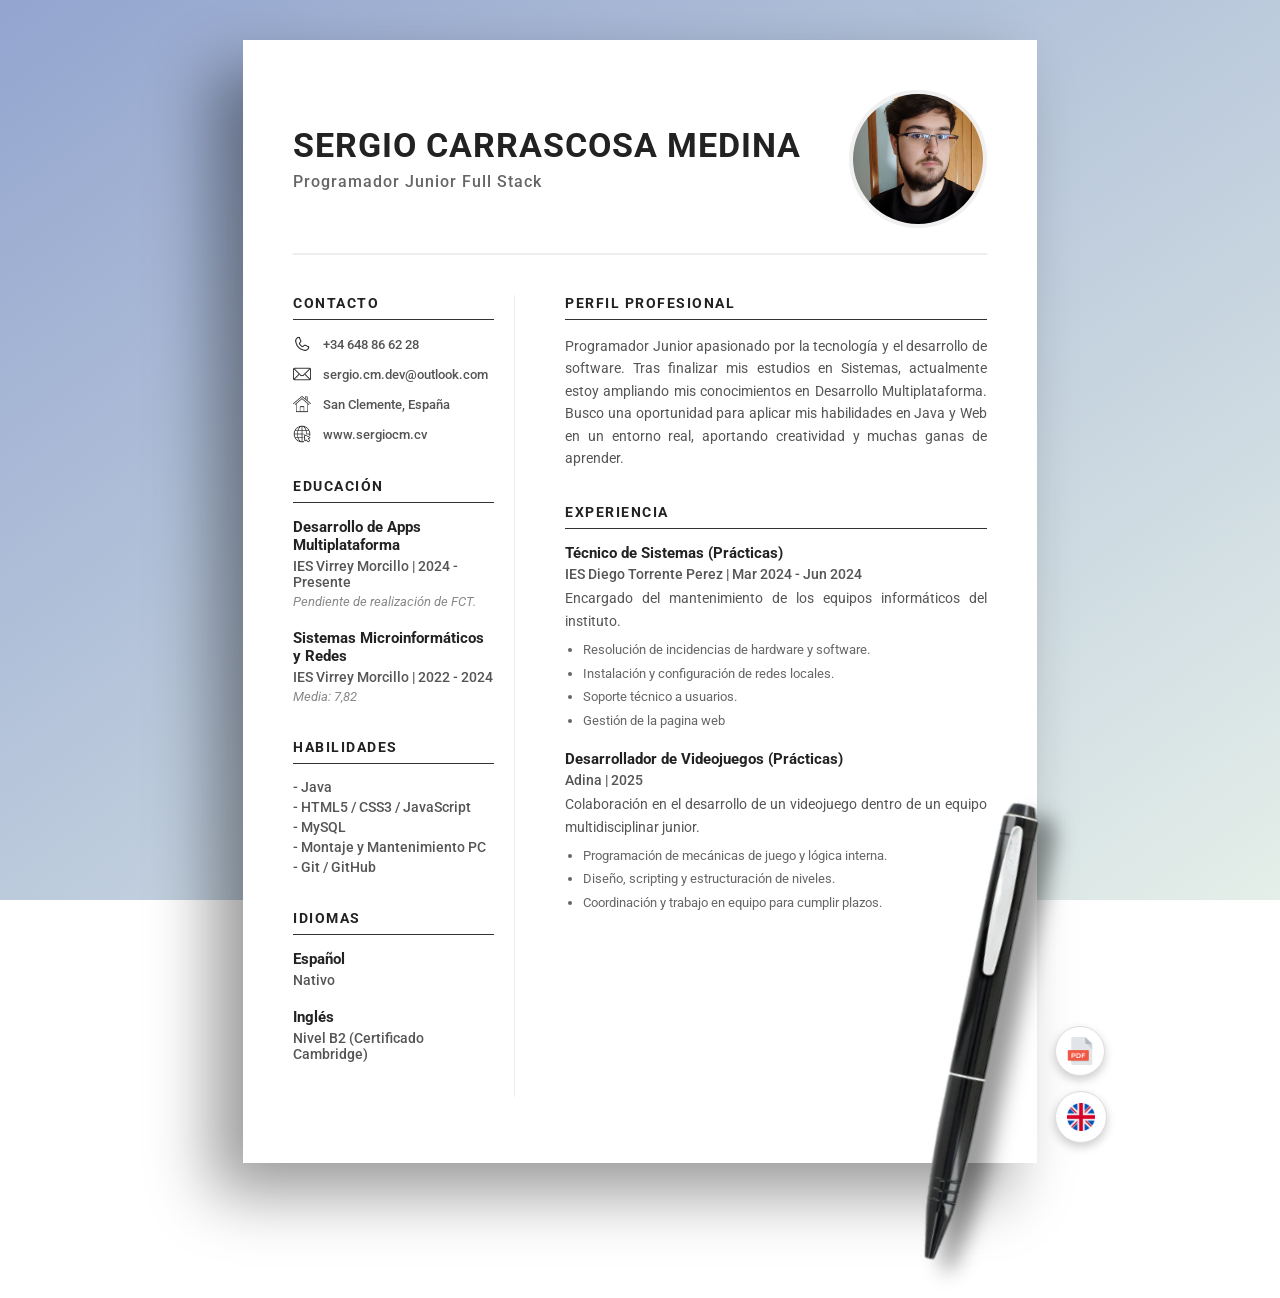
==== index.html @ 25b6112d "Initial commit: sergiocm.cv static site" ====
<!DOCTYPE html>
<html>
  <head>
    <meta charset="UTF-8">
    <title>CV Sergio Carrascosa</title>
    <meta name="viewport" content="width=device-width, initial-scale=1.0">
    <link rel="stylesheet" href="style.css">
    <link rel="preconnect" href="https://fonts.googleapis.com">
    <link rel="preconnect" href="https://fonts.gstatic.com" crossorigin>
    <link href="https://fonts.googleapis.com/css2?family=Roboto:wght@400;500;700&display=swap" rel="stylesheet">
  </head>
  <body>

    <div class="hoja-folio">
      
      <div class="encabezado">
        <div>

          <h1 class="nombre">Sergio Carrascosa Medina</h1>

          <p class="subtitulo">Programador Junior Full Stack</p>

        </div>
        <img class="foto" src="pfp.jpg">
      </div>

      <div class="separador"></div>

      <div class="grid-cv">
        
        <div class="col-izq">
          
          <div class="bloque">
            <h3>CONTACTO</h3>
            <div class="contacto-fila"><img src="icons/telefono.png"> +34 648 86 62 28</div>
            <div class="contacto-fila"><img src="icons/email.png"> sergio.cm.dev@outlook.com</div>
            <div class="contacto-fila"><img src="icons/home.png"> San Clemente, España</div>
            <div class="contacto-fila"><img src="icons/web.png"> www.sergiocm.cv</div>
          </div>

          <div class="bloque">
            <h3>EDUCACIÓN</h3>
            
            <div class="item">
              <p class="negrita">Desarrollo de Apps Multiplataforma</p>
              <p class="gris">IES Virrey Morcillo | 2024 - Presente</p>
              <p class="gris-claro">Pendiente de realización de FCT.</p>
            </div>

            <div class="item">
              <p class="negrita">Sistemas Microinformáticos y Redes</p>
              <p class="gris">IES Virrey Morcillo | 2022 - 2024</p>
              <p class="gris-claro">Media: 7,82</p>

            </div>
          </div>

          <div class="bloque">
            <h3>Habilidades</h3>
            <p class="gris">- Java </p>
            <p class="gris">- HTML5 / CSS3 / JavaScript</p>
            <p class="gris">- MySQL</p>
            <p class="gris">- Montaje y Mantenimiento PC</p>
            <p class="gris">- Git / GitHub</p>
          </div>

          <div class="bloque">
            <h3>IDIOMAS</h3>
            <div class="item">
              <p class="negrita">Español</p>
              <p class="gris">Nativo</p>
            </div>
            <div class="item">
              <p class="negrita">Inglés</p>
              <p class="gris">Nivel B2 (Certificado Cambridge)</p>
            </div>
          </div>

        </div>

        <div class="col-der">
          
          <div class="bloque">
            <h3>PERFIL PROFESIONAL</h3>
            <p class="texto">
              Programador Junior apasionado por la tecnología y el desarrollo de software. Tras finalizar mis 
              estudios en Sistemas, actualmente estoy ampliando mis conocimientos en Desarrollo Multiplataforma. 
              Busco una oportunidad para aplicar mis habilidades en Java y Web en un entorno real, 
              aportando creatividad y muchas ganas de aprender.
            </p>
          </div>

          <div class="bloque">
            <h3>EXPERIENCIA</h3>
            
            <div class="item">
              <p class="negrita">Técnico de Sistemas (Prácticas)</p>
              <p class="gris">IES Diego Torrente Perez | Mar 2024 - Jun 2024</p>
              <p class="texto">
                Encargado del mantenimiento de los equipos informáticos del instituto.</p>
              <ul class="lista">
                <li>Resolución de incidencias de hardware y software.</li>
                <li>Instalación y configuración de redes locales.</li>
                <li>Soporte técnico a usuarios.</li>
                <li>Gestión de la pagina web</li>
              </ul>
            </div>

            <div class="item">
              <p class="negrita">Desarrollador de Videojuegos (Prácticas)</p>
              <p class="gris">Adina | 2025</p>
              <p class="texto">
                Colaboración en el desarrollo de un videojuego dentro de un equipo multidisciplinar junior.
              </p>
              <ul class="lista">
                <li>Programación de mecánicas de juego y lógica interna.</li>
                <li>Diseño, scripting y estructuración de niveles.</li>
                <li>Coordinación y trabajo en equipo para cumplir plazos.</li>
              </ul>
            </div>
          </div>
        </div>
      </div>

      <div class="botones">
        <button class="btn-circular" onclick="window.print()">
          <img src="icons/pdf.png">
        </button>
        <a class="btn-circular" href="english.html">
          <img src="icons/reino-unido.png">
        </a>
      </div>

      <img class="boli" src="lapiz.png">

    </div>
  </body>
</html>
---- style.css ----
/* --- BASE --- */
body {
  margin: 0;
  padding: 40px 0;
  font-family: 'Roboto', sans-serif;
  background: linear-gradient(to bottom right, #93a5cf 0%, #e4efe9 100%);
  background-attachment: fixed;
  background-size: cover;
  min-height: 100vh;
  overflow-x: hidden; 
}
h1, h2, h3, p { margin: 0; }

/* --- FOLIO --- */
.hoja-folio {
  background: white;
  width: 90%;
  max-width: 21cm;
  min-height: 29.7cm;
  margin: 0 auto;
  padding: 50px;
  box-shadow: -30px 30px 60px rgba(0,0,0,0.4);
  position: relative;
  box-sizing: border-box;
}

/* --- ENCABEZADO --- */
.encabezado {
  display: flex;
  justify-content: space-between;
  align-items: center; 
  margin-bottom: 25px;
}

.nombre {
  font-size: 34px; 
  text-transform: uppercase;
  color: #222;
  letter-spacing: 1px;
  line-height: 1.1;
}

.subtitulo {
  font-size: 16px;
  color: #666;
  margin-top: 8px;
  letter-spacing: 1px;
  font-weight: 500;
}

.foto {
  width: 130px;
  height: 130px;
  border-radius: 50%;
  object-fit: cover;
  border: 4px solid #f0f0f0; 
  margin-left: 20px;
  flex-shrink: 0; 
}

.separador {
  border-bottom: 2px solid #eee;
  margin-bottom: 40px;
}

/* --- ESTRUCTURA --- */
.grid-cv {
  display: grid;
  grid-template-columns: 32% 1fr; 
  gap: 40px;
}

.col-izq { 
  border-right: 1px solid #eee; 
  padding-right: 20px; 
}

.col-der { 
  padding-left: 10px; 
}

/* --- ESTILOS DE TEXTO --- */

h3 { 
  font-size: 14px;
  text-transform: uppercase; 
  color: #222;
  border-bottom: 1px solid #333; 
  padding-bottom: 8px;
  margin-bottom: 15px;
  letter-spacing: 1.5px;
  font-weight: 700;
}

.bloque { 
    margin-bottom: 35px; 
}

.item { 
    margin-bottom: 20px; 
}

.negrita {
  font-weight: 700;
  font-size: 15px;
  color: #222;
  margin-bottom: 4px;
}

.gris {
  color: #555;
  font-size: 14px;
  margin-bottom: 4px;
  font-weight: 500;
}

.gris-claro {
  color: #888;
  font-size: 13px;
  font-style: italic;
  margin-top: 2px;
}

.texto {
  color: #555;
  font-size: 14px;
  line-height: 1.6; 
  text-align: justify;
  margin-top: 5px;
}

/* --- LISTAS Y CONTACTO --- */

.lista {
  padding-left: 18px;
  margin-top: 8px;
  color: #666;
  font-size: 13px;
  line-height: 1.5;
}

.lista li {
  margin-bottom: 4px;
}

.contacto-fila {
  display: flex;
  align-items: center;
  margin-bottom: 12px;
  font-size: 13px;
  color: #555;
  font-weight: 500;
}

.contacto-fila img {
  width: 18px; 
  margin-right: 12px;
  opacity: 0.8;
}

/* --- DECORACIÓN Y BOTONES --- */
.boli {
  position: absolute;
  width: 450px;
  bottom: -100px;
  right: -150px;
  transform: rotate(-10deg);
  filter: drop-shadow(15px 15px 10px rgba(0,0,0,0.4));
  z-index: 20;
}

.botones {
  position: absolute;
  bottom: 20px;
  right: -70px; 
  display: flex;
  flex-direction: column;
  gap: 15px;
  z-index: 100; 
}

.btn-circular {
  width: 50px;
  height: 50px;
  background: white; 
  border-radius: 50%;
  border: 1px solid #ddd; 
  cursor: pointer;
  display: flex;
  justify-content: center;
  align-items: center;
  box-shadow: 0px 4px 10px rgba(0,0,0,0.2); 
  transition: transform 0.2s ease;
  text-decoration: none;
}

.btn-circular:hover { 
  transform: scale(1.1); 
  background: #f9f9f9; 
}

.btn-circular img { 
  width: 28px; 
  object-fit: contain;
}

/* --- MOVIL --- */
@media only screen and (max-width: 768px) {
  body { 
    padding: 0; 
    background-attachment: scroll; 
}

  .hoja-folio { 
    width: 100%; 
    padding: 25px; 
    margin: 0; 
    box-shadow: none; 
}

  .encabezado { 
    flex-direction: column-reverse; 
    text-align: center; 
}
  .foto { 
    margin: 0 0 20px 0; 
}
  .grid-cv { 
    grid-template-columns: 1fr; 
    gap: 0; 
}

  .col-izq { 
    border-right: none; 
    border-bottom: 2px solid #eee; 
    margin-bottom: 30px; 
    padding: 0; 
    padding-bottom: 30px;
}
  .boli, .botones { 
    display: none; 
}
}

/* --- IMPRIMIR --- */
@media print {
  @page {
    size: A4;
    margin: 0; 
  }
  
  body { 
    background: none; 
    padding: 0; 
    -webkit-print-color-adjust: exact; 
    print-color-adjust: exact;
  }

  .hoja-folio { 
    box-shadow: none; 
    width: 100%; 
    max-width: 210mm; 
    height: 297mm;    
    margin: 0; 
    padding: 1.5cm;   
    display: block; 
  }
  .grid-cv {
    display: grid;
    grid-template-columns: 32% 1fr;
    gap: 40px;
  }

  .boli, .botones { 
    display: none !important; 
}
}
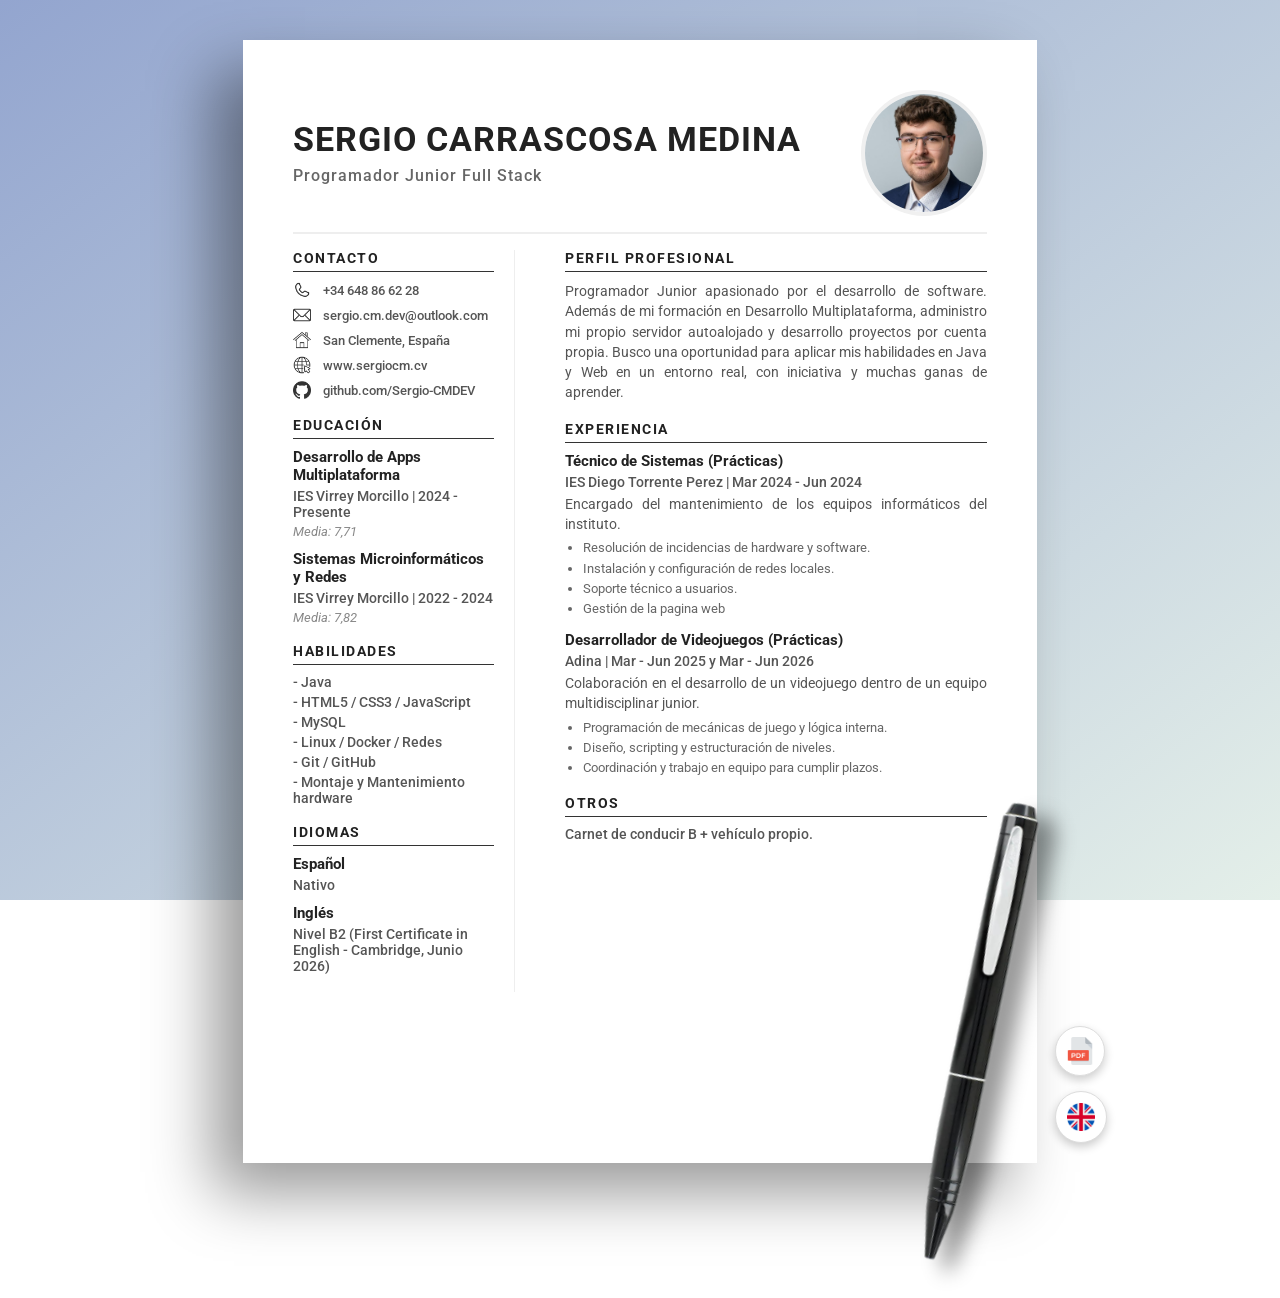
==== commit e2000651: "Actualizo CV (ES/EN): habilidades, perfil, GitHub, carnet y ajuste a una pagina" ====
--- a/index.html
+++ b/index.html
@@ -36,6 +36,7 @@
             <div class="contacto-fila"><img src="icons/email.png"> sergio.cm.dev@outlook.com</div>
             <div class="contacto-fila"><img src="icons/home.png"> San Clemente, España</div>
             <div class="contacto-fila"><img src="icons/web.png"> www.sergiocm.cv</div>
+            <div class="contacto-fila"><img src="icons/github.png"> github.com/Sergio-CMDEV</div>
           </div>
 
           <div class="bloque">
@@ -44,7 +45,7 @@
             <div class="item">
               <p class="negrita">Desarrollo de Apps Multiplataforma</p>
               <p class="gris">IES Virrey Morcillo | 2024 - Presente</p>
-              <p class="gris-claro">Pendiente de realización de FCT.</p>
+              <p class="gris-claro">Media: 7,71</p>
             </div>
 
             <div class="item">
@@ -57,11 +58,12 @@
 
           <div class="bloque">
             <h3>Habilidades</h3>
-            <p class="gris">- Java </p>
+            <p class="gris">- Java</p>
             <p class="gris">- HTML5 / CSS3 / JavaScript</p>
             <p class="gris">- MySQL</p>
-            <p class="gris">- Montaje y Mantenimiento PC</p>
+            <p class="gris">- Linux / Docker / Redes</p>
             <p class="gris">- Git / GitHub</p>
+            <p class="gris">- Montaje y Mantenimiento hardware</p>
           </div>
 
           <div class="bloque">
@@ -72,7 +74,7 @@
             </div>
             <div class="item">
               <p class="negrita">Inglés</p>
-              <p class="gris">Nivel B2 (Certificado Cambridge)</p>
+              <p class="gris">Nivel B2 (First Certificate in English - Cambridge, Junio 2026)</p>
             </div>
           </div>
 
@@ -83,10 +85,10 @@
           <div class="bloque">
             <h3>PERFIL PROFESIONAL</h3>
             <p class="texto">
-              Programador Junior apasionado por la tecnología y el desarrollo de software. Tras finalizar mis 
-              estudios en Sistemas, actualmente estoy ampliando mis conocimientos en Desarrollo Multiplataforma. 
-              Busco una oportunidad para aplicar mis habilidades en Java y Web en un entorno real, 
-              aportando creatividad y muchas ganas de aprender.
+              Programador Junior apasionado por el desarrollo de software. Además de mi formación en Desarrollo
+              Multiplataforma, administro mi propio servidor autoalojado y desarrollo proyectos por cuenta propia.
+              Busco una oportunidad para aplicar mis habilidades en Java y Web en un entorno real, con iniciativa
+              y muchas ganas de aprender.
             </p>
           </div>
 
@@ -108,7 +110,7 @@
 
             <div class="item">
               <p class="negrita">Desarrollador de Videojuegos (Prácticas)</p>
-              <p class="gris">Adina | 2025</p>
+              <p class="gris">Adina | Mar - Jun 2025 y Mar - Jun 2026</p>
               <p class="texto">
                 Colaboración en el desarrollo de un videojuego dentro de un equipo multidisciplinar junior.
               </p>
@@ -118,6 +120,11 @@
                 <li>Coordinación y trabajo en equipo para cumplir plazos.</li>
               </ul>
             </div>
+          </div>
+
+          <div class="bloque">
+            <h3>OTROS</h3>
+            <p class="gris">Carnet de conducir B + vehículo propio.</p>
           </div>
         </div>
       </div>
--- a/style.css
+++ b/style.css
@@ -28,8 +28,8 @@
 .encabezado {
   display: flex;
   justify-content: space-between;
-  align-items: center; 
-  margin-bottom: 25px;
+  align-items: center;
+  margin-bottom: 16px;
 }
 
 .nombre {
@@ -49,8 +49,8 @@
 }
 
 .foto {
-  width: 130px;
-  height: 130px;
+  width: 118px;
+  height: 118px;
   border-radius: 50%;
   object-fit: cover;
   border: 4px solid #f0f0f0; 
@@ -60,7 +60,7 @@
 
 .separador {
   border-bottom: 2px solid #eee;
-  margin-bottom: 40px;
+  margin-bottom: 16px;
 }
 
 /* --- ESTRUCTURA --- */
@@ -85,19 +85,19 @@
   font-size: 14px;
   text-transform: uppercase; 
   color: #222;
-  border-bottom: 1px solid #333; 
-  padding-bottom: 8px;
-  margin-bottom: 15px;
+  border-bottom: 1px solid #333;
+  padding-bottom: 5px;
+  margin-bottom: 9px;
   letter-spacing: 1.5px;
   font-weight: 700;
 }
 
-.bloque { 
-    margin-bottom: 35px; 
-}
-
-.item { 
-    margin-bottom: 20px; 
+.bloque {
+    margin-bottom: 18px;
+}
+
+.item {
+    margin-bottom: 11px;
 }
 
 .negrita {
@@ -124,29 +124,29 @@
 .texto {
   color: #555;
   font-size: 14px;
-  line-height: 1.6; 
+  line-height: 1.45;
   text-align: justify;
-  margin-top: 5px;
+  margin-top: 4px;
 }
 
 /* --- LISTAS Y CONTACTO --- */
 
 .lista {
   padding-left: 18px;
-  margin-top: 8px;
+  margin-top: 5px;
   color: #666;
   font-size: 13px;
-  line-height: 1.5;
+  line-height: 1.4;
 }
 
 .lista li {
-  margin-bottom: 4px;
+  margin-bottom: 2px;
 }
 
 .contacto-fila {
   display: flex;
   align-items: center;
-  margin-bottom: 12px;
+  margin-bottom: 7px;
   font-size: 13px;
   color: #555;
   font-weight: 500;
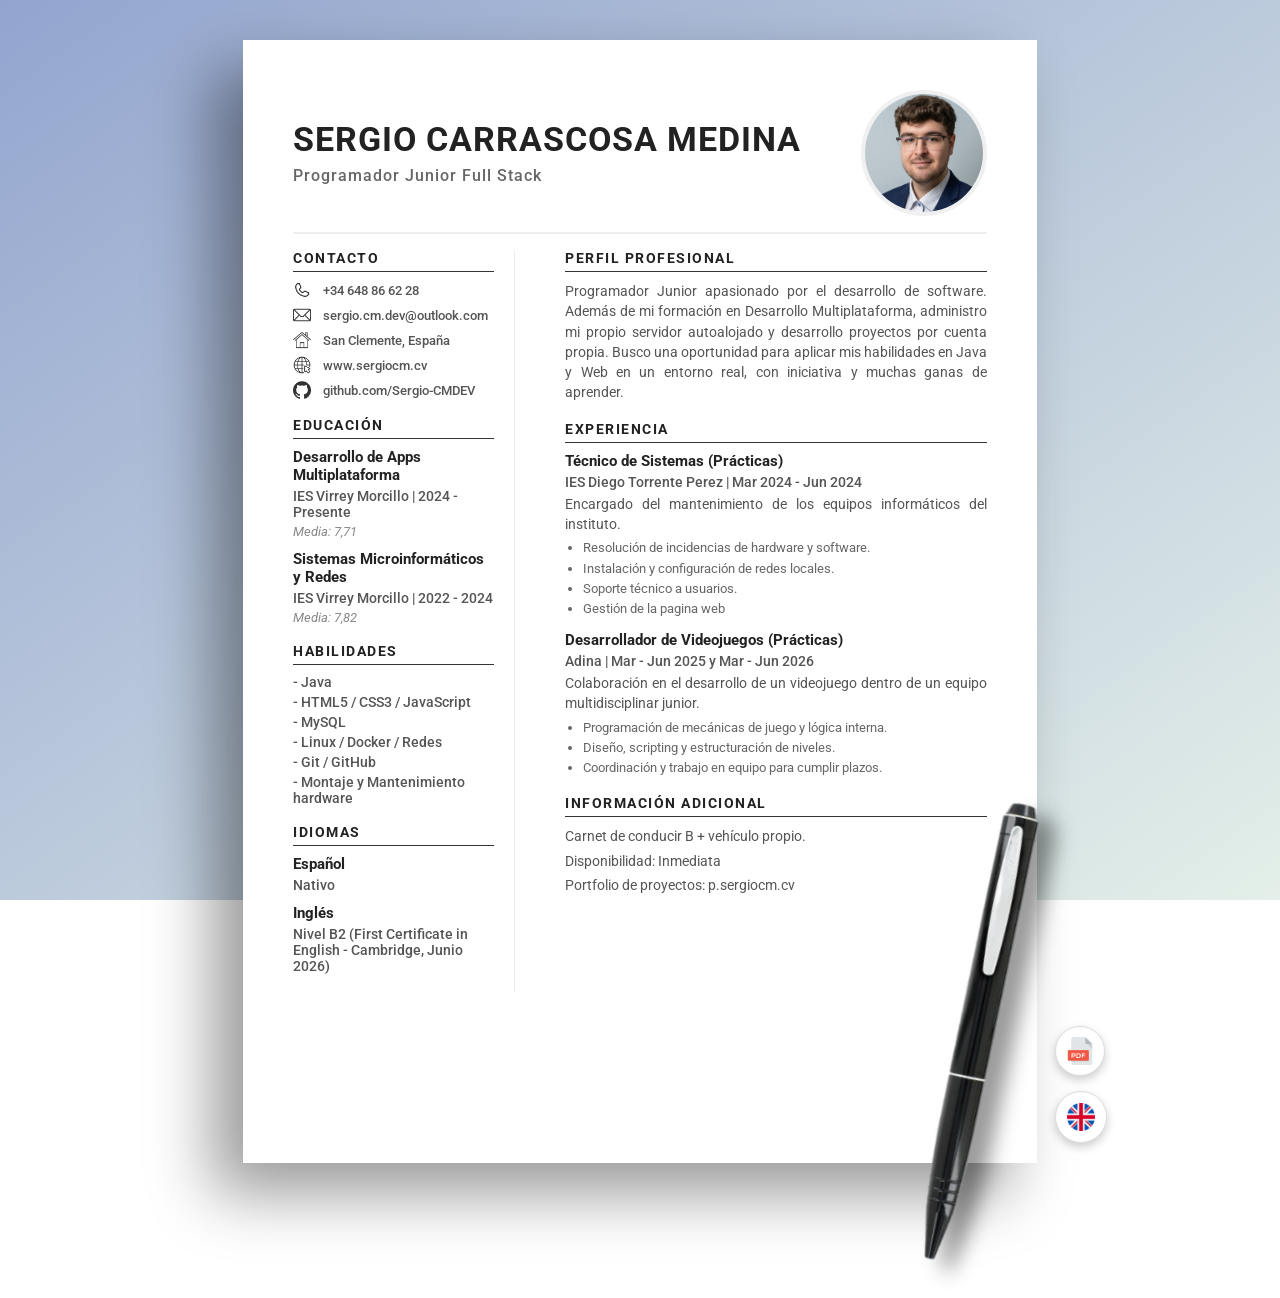
==== commit 1a982905: "Actualizar CV: añadir experiencia, mejorar información adicional y links" ====
--- a/index.html
+++ b/index.html
@@ -35,8 +35,8 @@
             <div class="contacto-fila"><img src="icons/telefono.png"> +34 648 86 62 28</div>
             <div class="contacto-fila"><img src="icons/email.png"> sergio.cm.dev@outlook.com</div>
             <div class="contacto-fila"><img src="icons/home.png"> San Clemente, España</div>
-            <div class="contacto-fila"><img src="icons/web.png"> www.sergiocm.cv</div>
-            <div class="contacto-fila"><img src="icons/github.png"> github.com/Sergio-CMDEV</div>
+            <div class="contacto-fila"><img src="icons/web.png"> <a href="https://www.sergiocm.cv" target="_blank">www.sergiocm.cv</a></div>
+            <div class="contacto-fila"><img src="icons/github.png"> <a href="https://github.com/Sergio-CMDEV" target="_blank">github.com/Sergio-CMDEV</a></div>
           </div>
 
           <div class="bloque">
@@ -123,8 +123,10 @@
           </div>
 
           <div class="bloque">
-            <h3>OTROS</h3>
-            <p class="gris">Carnet de conducir B + vehículo propio.</p>
+            <h3>INFORMACIÓN ADICIONAL</h3>
+            <p class="texto">Carnet de conducir B + vehículo propio.</p>
+            <p class="texto">Disponibilidad: Inmediata</p>
+            <p class="texto">Portfolio de proyectos: <a href="https://p.sergiocm.cv" target="_blank">p.sergiocm.cv</a></p>
           </div>
         </div>
       </div>
--- a/style.css
+++ b/style.css
@@ -199,6 +199,27 @@
   background: #f9f9f9; 
 }
 
+/* --- LINKS --- */
+a {
+  color: inherit;
+  text-decoration: none;
+}
+
+a:visited {
+  color: inherit;
+}
+
+a:hover {
+  color: inherit;
+}
+
+.gris a,
+.gris a:visited,
+.gris a:hover {
+  color: #555;
+  text-decoration: none;
+}
+
 .btn-circular img { 
   width: 28px; 
   object-fit: contain;
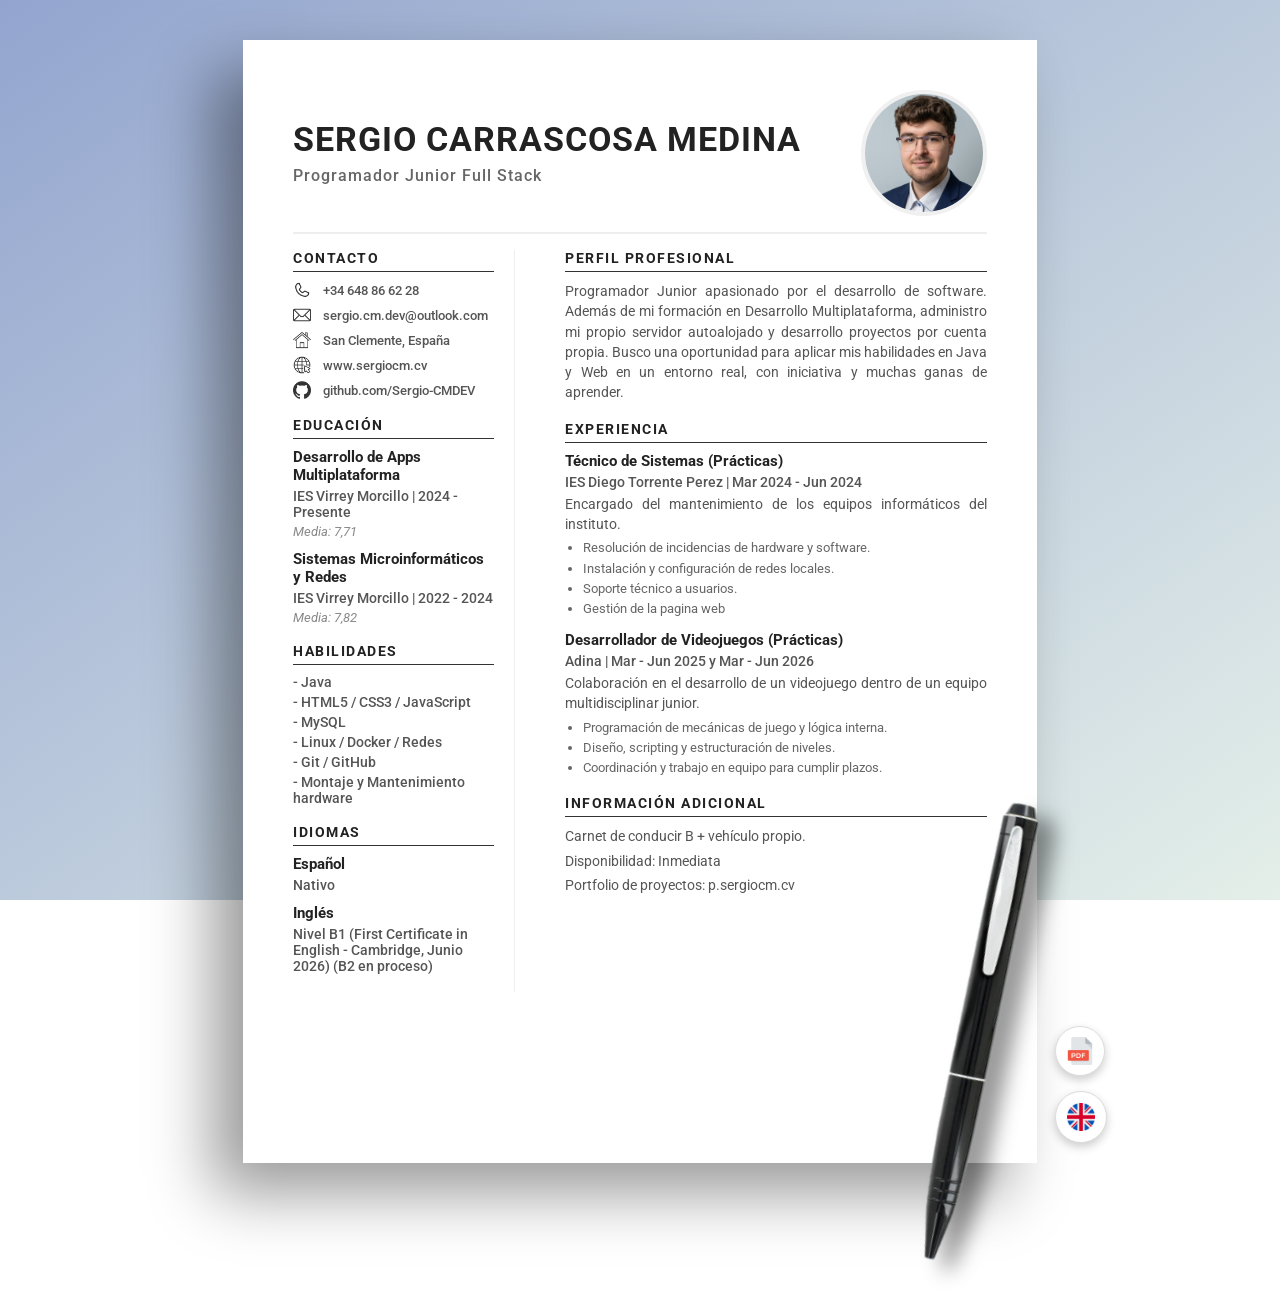
==== commit 179f0cd5: "Update English level" ====
--- a/index.html
+++ b/index.html
@@ -1,19 +1,79 @@
 <!DOCTYPE html>
-<html>
+<html lang="es">
   <head>
     <meta charset="UTF-8">
-    <title>CV Sergio Carrascosa</title>
+    <title>Sergio Carrascosa | Programador Junior Full Stack</title>
+    <meta name="description" content="CV de Sergio Carrascosa, programador junior Full Stack especializado en Java, desarrollo web y aplicaciones multiplataforma. Experiencia y formación.">
     <meta name="viewport" content="width=device-width, initial-scale=1.0">
-    <link rel="stylesheet" href="style.css">
+    <link rel="icon" href="icons/favicon.ico" type="image/x-icon">
+    <link rel="apple-touch-icon" href="icons/favicon.ico">
+    <link rel="manifest" href="manifest.webmanifest">
+    <meta name="theme-color" content="#ffffff">
+    <link rel="canonical" href="https://sergiocm.cv/">
+    <link rel="alternate" hreflang="es" href="https://sergiocm.cv/">
+    <link rel="alternate" hreflang="en" href="https://sergiocm.cv/english.html">
+    <link rel="alternate" hreflang="x-default" href="https://sergiocm.cv/">
+    <link rel="preload" as="image" href="pfp.jpg" fetchpriority="high">
     <link rel="preconnect" href="https://fonts.googleapis.com">
     <link rel="preconnect" href="https://fonts.gstatic.com" crossorigin>
     <link href="https://fonts.googleapis.com/css2?family=Roboto:wght@400;500;700&display=swap" rel="stylesheet">
+    <link rel="stylesheet" href="style.css">
+    <meta property="og:type" content="profile">
+    <meta property="og:title" content="Sergio Carrascosa | Programador Junior Full Stack">
+    <meta property="og:description" content="CV de Sergio Carrascosa, programador junior Full Stack especializado en Java, desarrollo web y aplicaciones multiplataforma.">
+    <meta property="og:url" content="https://sergiocm.cv/">
+    <meta property="og:image" content="https://sergiocm.cv/pfp.jpg">
+    <meta property="og:image:alt" content="Foto de perfil de Sergio Carrascosa">
+    <meta property="og:locale" content="es_ES">
+    <meta property="og:locale:alternate" content="en_GB">
+    <meta name="twitter:card" content="summary_large_image">
+    <meta name="twitter:title" content="Sergio Carrascosa | Programador Junior Full Stack">
+    <meta name="twitter:description" content="CV de Sergio Carrascosa, programador junior Full Stack especializado en Java y desarrollo web.">
+    <meta name="twitter:image" content="https://sergiocm.cv/pfp.jpg">
+    <script type="application/ld+json">
+      {
+        "@context": "https://schema.org",
+        "@type": "ProfilePage",
+        "name": "CV de Sergio Carrascosa",
+        "url": "https://sergiocm.cv/",
+        "inLanguage": "es",
+        "datePublished": "2026-07-24",
+        "dateModified": "2026-09-15",
+        "author": {
+          "@type": "Person",
+          "name": "Sergio Carrascosa Medina",
+          "url": "https://sergiocm.cv/"
+        },
+        "mainEntity": {
+          "@type": "Person",
+          "name": "Sergio Carrascosa Medina",
+          "jobTitle": "Programador Junior Full Stack",
+          "url": "https://sergiocm.cv/",
+          "image": "https://sergiocm.cv/pfp.jpg",
+          "email": "mailto:sergio.cm.dev@outlook.com",
+          "sameAs": [
+            "https://github.com/Sergio-CMDEV",
+            "https://p.sergiocm.cv"
+          ],
+          "knowsAbout": [
+            "Java",
+            "HTML5",
+            "CSS3",
+            "JavaScript",
+            "MySQL",
+            "Linux",
+            "Docker",
+            "Git"
+          ]
+        }
+      }
+    </script>
   </head>
   <body>
 
     <div class="hoja-folio">
       
-      <div class="encabezado">
+      <header class="encabezado">
         <div>
 
           <h1 class="nombre">Sergio Carrascosa Medina</h1>
@@ -21,26 +81,26 @@
           <p class="subtitulo">Programador Junior Full Stack</p>
 
         </div>
-        <img class="foto" src="pfp.jpg">
-      </div>
+        <img class="foto" src="pfp.jpg" width="118" height="118" alt="Foto de perfil" fetchpriority="high">
+      </header>
 
       <div class="separador"></div>
 
-      <div class="grid-cv">
+      <main class="grid-cv">
         
         <div class="col-izq">
           
-          <div class="bloque">
-            <h3>CONTACTO</h3>
-            <div class="contacto-fila"><img src="icons/telefono.png"> +34 648 86 62 28</div>
-            <div class="contacto-fila"><img src="icons/email.png"> sergio.cm.dev@outlook.com</div>
-            <div class="contacto-fila"><img src="icons/home.png"> San Clemente, España</div>
-            <div class="contacto-fila"><img src="icons/web.png"> <a href="https://www.sergiocm.cv" target="_blank">www.sergiocm.cv</a></div>
-            <div class="contacto-fila"><img src="icons/github.png"> <a href="https://github.com/Sergio-CMDEV" target="_blank">github.com/Sergio-CMDEV</a></div>
-          </div>
-
-          <div class="bloque">
-            <h3>EDUCACIÓN</h3>
+          <section class="bloque">
+            <h2>CONTACTO</h2>
+            <div class="contacto-fila"><img src="icons/telefono.png" alt="Teléfono"> +34 648 86 62 28</div>
+            <div class="contacto-fila"><img src="icons/email.png" alt="Correo electrónico"> sergio.cm.dev@outlook.com</div>
+            <div class="contacto-fila"><img src="icons/home.png" alt="Ubicación"> San Clemente, España</div>
+            <div class="contacto-fila"><img src="icons/web.png" alt="Sitio web"> <a href="/" target="_blank">www.sergiocm.cv</a></div>
+            <div class="contacto-fila"><img src="icons/github.png" alt="GitHub"> <a href="https://github.com/Sergio-CMDEV" target="_blank">github.com/Sergio-CMDEV</a></div>
+          </section>
+
+          <section class="bloque">
+            <h2>EDUCACIÓN</h2>
             
             <div class="item">
               <p class="negrita">Desarrollo de Apps Multiplataforma</p>
@@ -54,46 +114,46 @@
               <p class="gris-claro">Media: 7,82</p>
 
             </div>
-          </div>
-
-          <div class="bloque">
-            <h3>Habilidades</h3>
+          </section>
+
+          <section class="bloque">
+            <h2>Habilidades</h2>
             <p class="gris">- Java</p>
             <p class="gris">- HTML5 / CSS3 / JavaScript</p>
             <p class="gris">- MySQL</p>
             <p class="gris">- Linux / Docker / Redes</p>
             <p class="gris">- Git / GitHub</p>
             <p class="gris">- Montaje y Mantenimiento hardware</p>
-          </div>
-
-          <div class="bloque">
-            <h3>IDIOMAS</h3>
+          </section>
+
+          <section class="bloque">
+            <h2>IDIOMAS</h2>
             <div class="item">
               <p class="negrita">Español</p>
               <p class="gris">Nativo</p>
             </div>
             <div class="item">
               <p class="negrita">Inglés</p>
-              <p class="gris">Nivel B2 (First Certificate in English - Cambridge, Junio 2026)</p>
-            </div>
-          </div>
+              <p class="gris">Nivel B1 (First Certificate in English - Cambridge, Junio 2026) (B2 en proceso)</p>
+            </div>
+          </section>
 
         </div>
 
         <div class="col-der">
           
-          <div class="bloque">
-            <h3>PERFIL PROFESIONAL</h3>
+          <section class="bloque">
+            <h2>PERFIL PROFESIONAL</h2>
             <p class="texto">
               Programador Junior apasionado por el desarrollo de software. Además de mi formación en Desarrollo
               Multiplataforma, administro mi propio servidor autoalojado y desarrollo proyectos por cuenta propia.
               Busco una oportunidad para aplicar mis habilidades en Java y Web en un entorno real, con iniciativa
               y muchas ganas de aprender.
             </p>
-          </div>
-
-          <div class="bloque">
-            <h3>EXPERIENCIA</h3>
+          </section>
+
+          <section class="bloque">
+            <h2>EXPERIENCIA</h2>
             
             <div class="item">
               <p class="negrita">Técnico de Sistemas (Prácticas)</p>
@@ -120,27 +180,29 @@
                 <li>Coordinación y trabajo en equipo para cumplir plazos.</li>
               </ul>
             </div>
-          </div>
-
-          <div class="bloque">
-            <h3>INFORMACIÓN ADICIONAL</h3>
+          </section>
+
+          <section class="bloque">
+            <h2>INFORMACIÓN ADICIONAL</h2>
             <p class="texto">Carnet de conducir B + vehículo propio.</p>
             <p class="texto">Disponibilidad: Inmediata</p>
             <p class="texto">Portfolio de proyectos: <a href="https://p.sergiocm.cv" target="_blank">p.sergiocm.cv</a></p>
-          </div>
-        </div>
-      </div>
-
-      <div class="botones">
-        <button class="btn-circular" onclick="window.print()">
-          <img src="icons/pdf.png">
+          </section>
+        </div>
+      </main>
+
+      <footer>
+        <div class="botones">
+        <button class="btn-circular" onclick="window.print()" aria-label="Imprimir CV">
+          <img src="icons/pdf.png" alt="">
         </button>
-        <a class="btn-circular" href="english.html">
-          <img src="icons/reino-unido.png">
+        <a class="btn-circular" href="english.html" aria-label="Ver CV en inglés">
+          <img src="icons/reino-unido.png" alt="English">
         </a>
-      </div>
-
-      <img class="boli" src="lapiz.png">
+        </div>
+
+        <img class="boli" src="lapiz.png" loading="lazy" decoding="async" alt="">
+      </footer>
 
     </div>
   </body>
--- a/style.css
+++ b/style.css
@@ -9,7 +9,7 @@
   min-height: 100vh;
   overflow-x: hidden; 
 }
-h1, h2, h3, p { margin: 0; }
+h1, h2, p { margin: 0; }
 
 /* --- FOLIO --- */
 .hoja-folio {
@@ -81,7 +81,7 @@
 
 /* --- ESTILOS DE TEXTO --- */
 
-h3 { 
+h2 { 
   font-size: 14px;
   text-transform: uppercase; 
   color: #222;
